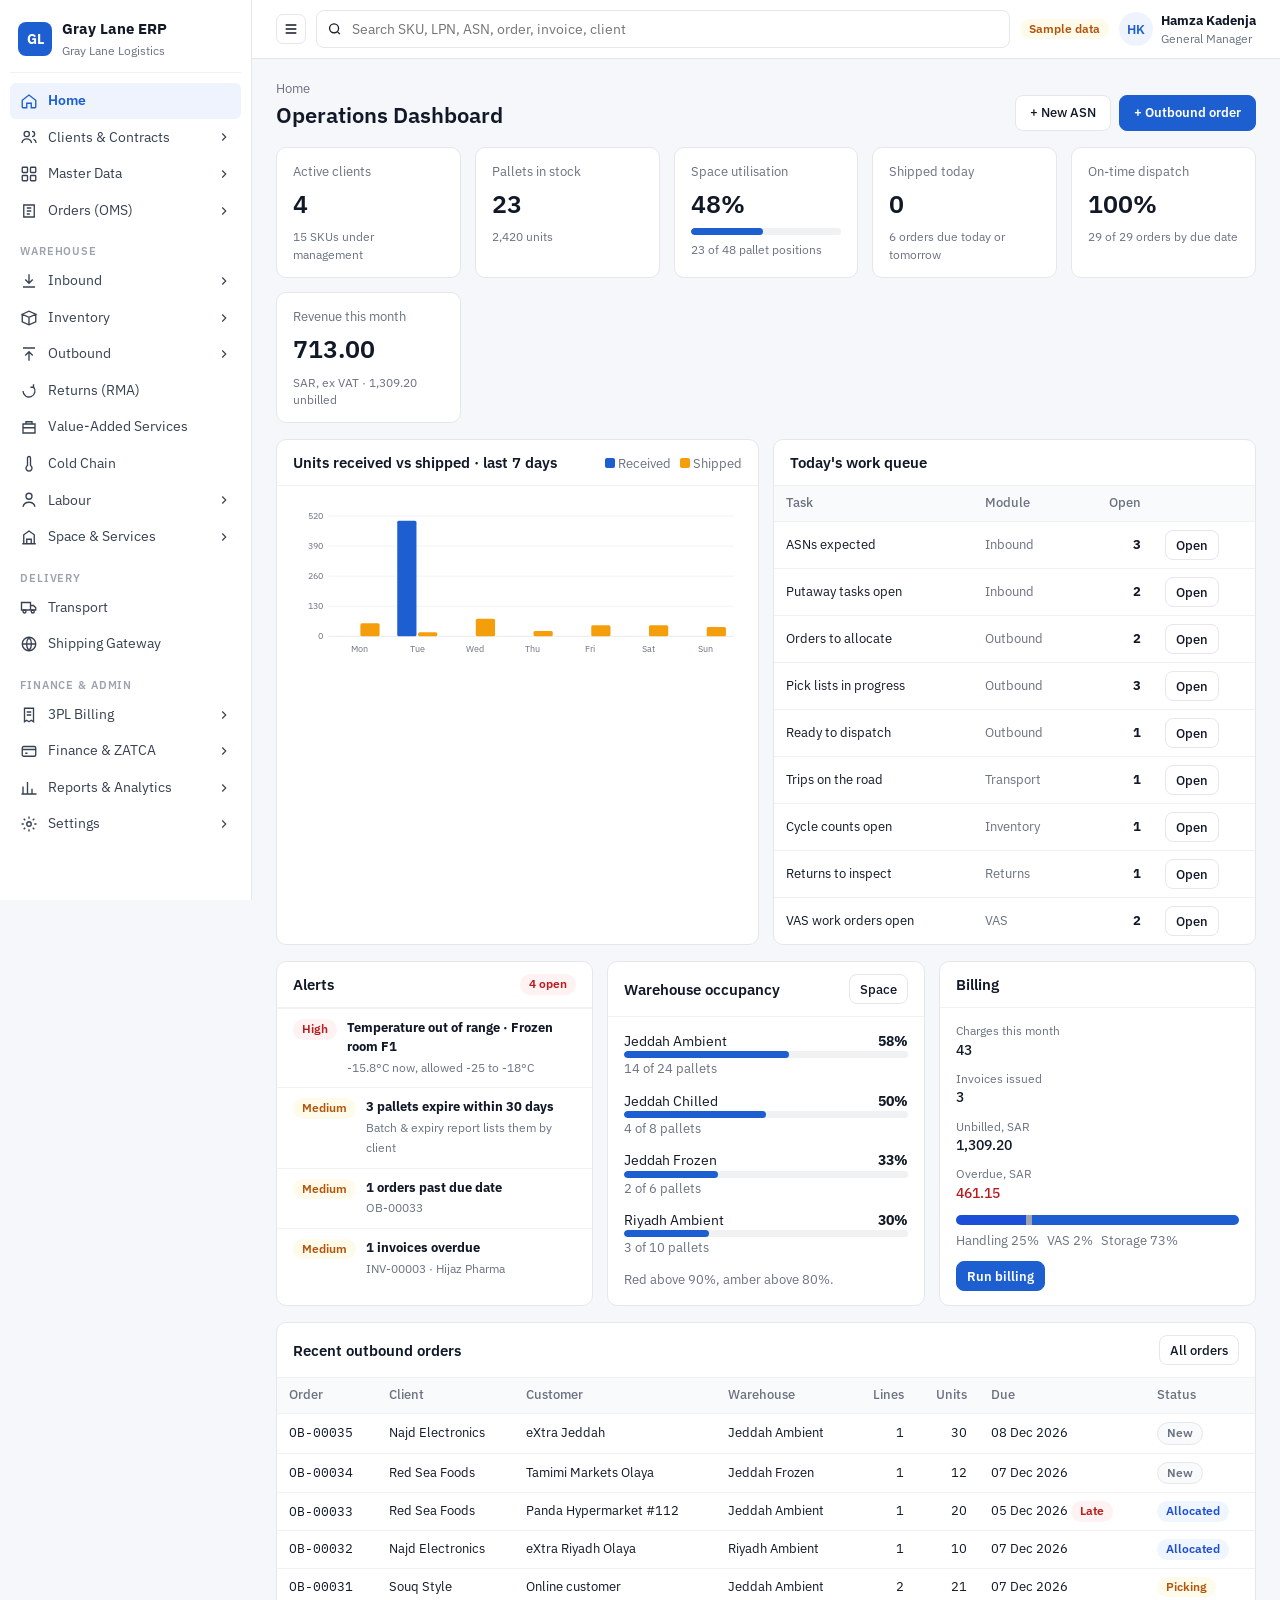
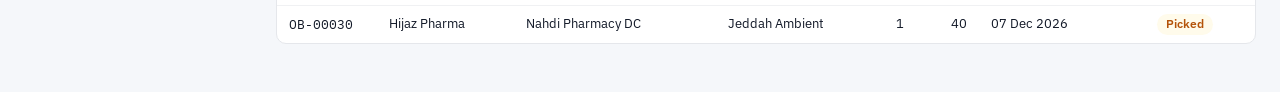
==== index.html @ 5337d11b "Gray Lane 3PL ERP (LaneWMS): project structure, fixes and GitHub Pages deploy - Split the single HTM" ====
<!doctype html>
<html lang="en">
<head>
<meta charset="utf-8">
<meta name="viewport" content="width=device-width, initial-scale=1">
<meta name="description" content="Gray Lane 3PL ERP prototype: inbound, inventory, outbound, billing and ZATCA invoicing for a Saudi warehouse operator.">
<meta name="color-scheme" content="light dark">
<title>Gray Lane 3PL ERP</title>
<link rel="icon" href="data:image/svg+xml,%3Csvg xmlns='http://www.w3.org/2000/svg' viewBox='0 0 32 32'%3E%3Crect width='32' height='32' rx='7' fill='%231D5FD1'/%3E%3Ctext x='16' y='21' font-family='Arial' font-weight='700' font-size='13' fill='white' text-anchor='middle'%3EGL%3C/text%3E%3C/svg%3E">
<link rel="preconnect" href="https://fonts.googleapis.com">
<link rel="preconnect" href="https://fonts.gstatic.com" crossorigin>
<link rel="stylesheet" href="https://fonts.googleapis.com/css2?family=IBM+Plex+Sans:wght@400;500;600;700&family=IBM+Plex+Mono:wght@400;500&display=swap">
<link rel="stylesheet" href="css/styles.css">
</head>
<body>
<div class="app">
  <aside class="side" id="side" aria-label="Modules"></aside>
  <div class="main">
    <header class="top">
      <button class="icon-btn menu-btn" id="menuBtn" aria-label="Open menu"><svg width="16" height="16" viewBox="0 0 24 24" fill="none" stroke="currentColor" stroke-width="2"><path d="M4 6h16M4 12h16M4 18h16"/></svg></button>
      <label class="search" for="q"><svg width="16" height="16" viewBox="0 0 24 24" fill="none" stroke="currentColor" stroke-width="2" aria-hidden="true"><circle cx="11" cy="11" r="7"/><path d="M20 20l-3.5-3.5"/></svg><input id="q" placeholder="Search SKU, LPN, ASN, order, invoice, client" autocomplete="off"></label>
      <span class="pill p-warn" title="All records are sample data saved in this browser">Sample data</span>
      <div class="user"><span class="avatar">HK</span><div><b style="font-size:13px">Hamza Kadenja</b><small>General Manager</small></div></div>
    </header>
    <main class="wrap" id="view"></main>
  </div>
</div>
<div id="modalRoot"></div>
<script src="js/app.js"></script>
</body>
</html>
---- css/styles.css ----
/* Layout: fixed module sidebar + working area (header, module tabs, content). Mirrors the approved dashboard design. */
:root{
  --bg:#F5F7FA; --surface:#FFFFFF; --surface-2:#F9FAFB; --line:#E5E7EB; --line-2:#F0F1F3;
  --fg:#111827; --fg-2:#374151; --muted:#6B7280; --faint:#9CA3AF;
  --accent:#1D5FD1; --accent-ink:#FFFFFF; --accent-soft:#EEF3FD; --accent-2:#F59E0B;
  --good:#047857; --good-soft:#ECFDF5; --warn:#B45309; --warn-soft:#FFFBEB; --bad:#B91C1C; --bad-soft:#FEF2F2; --info:#1D4ED8; --info-soft:#EFF6FF;
  --shadow:0 10px 30px rgba(17,24,39,.12);
  --font:'IBM Plex Sans',system-ui,-apple-system,'Segoe UI',sans-serif; --mono:'IBM Plex Mono',ui-monospace,Menlo,monospace;
}
@media (prefers-color-scheme: dark){:root:not([data-theme="light"]){
  --bg:#0E1420; --surface:#151D2B; --surface-2:#1A2333; --line:#273246; --line-2:#1F293A;
  --fg:#E8ECF3; --fg-2:#C6CEDB; --muted:#93A0B5; --faint:#6B7891;
  --accent:#5B8DEF; --accent-ink:#0B1220; --accent-soft:#1B2A47; --accent-2:#F5B042;
  --good:#4ADE9A; --good-soft:#12302A; --warn:#F5B042; --warn-soft:#33270F; --bad:#F87171; --bad-soft:#3A1A1D; --info:#7DA6F5; --info-soft:#18284A;
  --shadow:0 10px 30px rgba(0,0,0,.5); color-scheme:dark}}
:root[data-theme="dark"]{
  --bg:#0E1420; --surface:#151D2B; --surface-2:#1A2333; --line:#273246; --line-2:#1F293A;
  --fg:#E8ECF3; --fg-2:#C6CEDB; --muted:#93A0B5; --faint:#6B7891;
  --accent:#5B8DEF; --accent-ink:#0B1220; --accent-soft:#1B2A47; --accent-2:#F5B042;
  --good:#4ADE9A; --good-soft:#12302A; --warn:#F5B042; --warn-soft:#33270F; --bad:#F87171; --bad-soft:#3A1A1D; --info:#7DA6F5; --info-soft:#18284A;
  --shadow:0 10px 30px rgba(0,0,0,.5); color-scheme:dark}
*{box-sizing:border-box}
html,body{height:100%}
body{margin:0;-webkit-font-smoothing:antialiased;-webkit-tap-highlight-color:transparent}
body.modal-open{overflow:hidden}
body{background:var(--bg);color:var(--fg);font-family:var(--font);font-size:14px;line-height:1.45}
a{color:var(--accent)}
button,input,select,textarea{font:inherit;color:inherit}
:focus-visible{outline:2px solid var(--accent);outline-offset:2px}
.num,td.num,th.num{text-align:right;font-variant-numeric:tabular-nums}
.mono{font-family:var(--mono);font-size:12.5px}
.app{display:flex;min-height:100%}
/* sidebar */
.side{width:252px;flex:none;background:var(--surface);border-right:1px solid var(--line);display:flex;flex-direction:column;gap:10px;padding:14px 10px 24px;position:sticky;top:0;height:100vh;overflow-y:auto}
.brand{display:flex;align-items:center;gap:10px;padding:4px 8px 12px;border-bottom:1px solid var(--line-2)}
.logo{width:34px;height:34px;border-radius:8px;background:var(--accent);color:var(--accent-ink);display:grid;place-items:center;font-weight:700;font-size:14px}
.brand b{display:block;font-size:15px}.brand span{font-size:11.5px;color:var(--muted)}
.grp{display:flex;flex-direction:column;gap:1px}
.grp h3{margin:6px 0 2px;padding:0 10px;font-size:11px;letter-spacing:.08em;color:var(--faint);font-weight:600}
.nav{display:flex;align-items:center;gap:10px;width:100%;border:0;background:none;text-align:left;padding:8px 10px;border-radius:6px;color:var(--fg-2);font-size:13.5px;cursor:pointer}
.nav:hover{background:var(--surface-2)}
.nav.on{background:var(--accent-soft);color:var(--accent);font-weight:600}
.nav svg{flex:none}
.nav .chev{margin-left:auto;transition:transform .15s}
.nav.open .chev{transform:rotate(90deg)}
.subs{display:flex;flex-direction:column;margin:0 0 4px 19px;padding-left:16px;border-left:1px solid var(--line)}
.sub{border:0;background:none;text-align:left;padding:5px 8px;border-radius:5px;font-size:13px;color:var(--muted);cursor:pointer}
.sub:hover{color:var(--fg)}.sub.on{color:var(--accent);font-weight:600}
/* main */
.main{flex:1;min-width:0;display:flex;flex-direction:column}
.top{display:flex;align-items:center;gap:10px;flex-wrap:wrap;padding:10px 24px;background:var(--surface);border-bottom:1px solid var(--line);position:sticky;top:env(safe-area-inset-top,0px);z-index:5}
.menu-btn{display:none}
.search{flex:1 1 260px;display:flex;align-items:center;gap:8px;border:1px solid var(--line);border-radius:8px;padding:0 10px;height:38px;background:var(--surface)}
.search input{border:0;outline:0;background:none;width:100%;height:100%}
.pill{font-size:11.5px;font-weight:600;border-radius:999px;padding:2px 9px;white-space:nowrap;display:inline-block}
.p-good{background:var(--good-soft);color:var(--good)}.p-warn{background:var(--warn-soft);color:var(--warn)}.p-bad{background:var(--bad-soft);color:var(--bad)}.p-info{background:var(--info-soft);color:var(--info)}.p-mute{background:var(--surface-2);color:var(--muted);border:1px solid var(--line)}
.user{display:flex;align-items:center;gap:8px}.avatar{width:34px;height:34px;border-radius:50%;background:var(--accent-soft);color:var(--accent);display:grid;place-items:center;font-weight:600;font-size:12.5px}
.user small{display:block;color:var(--muted);font-size:11.5px}
.wrap{padding:20px 24px 48px;display:flex;flex-direction:column;gap:16px;max-width:1280px;width:100%}
.head{display:flex;justify-content:space-between;align-items:flex-end;gap:12px;flex-wrap:wrap}
.crumb{font-size:12.5px;color:var(--muted)}
h1{margin:2px 0 0;font-size:22px;font-weight:600;text-wrap:balance}
h2{margin:0;font-size:14.5px;font-weight:600}
.actions{display:flex;gap:8px;flex-wrap:wrap}
.btn{height:36px;padding:0 14px;border-radius:8px;border:1px solid var(--line);background:var(--surface);cursor:pointer;font-size:13px;font-weight:500;display:inline-flex;align-items:center;gap:6px;white-space:nowrap}
.btn:hover{border-color:var(--faint)}
.btn.pri{background:var(--accent);border-color:var(--accent);color:var(--accent-ink);font-weight:600}
.btn.sm{height:30px;padding:0 10px;font-size:12.5px}
.btn.danger{color:var(--bad)}
.btn:disabled{opacity:.45;cursor:not-allowed}
.tabs{display:flex;gap:4px;border-bottom:1px solid var(--line);overflow-x:auto}
.tab{border:0;background:none;padding:9px 12px;font-size:13px;color:var(--muted);border-bottom:2px solid transparent;cursor:pointer;white-space:nowrap}
.tab.on{color:var(--accent);border-bottom-color:var(--accent);font-weight:600}
.card{background:var(--surface);border:1px solid var(--line);border-radius:10px;min-width:0}
.card-h{display:flex;justify-content:space-between;align-items:center;gap:8px;padding:12px 16px;border-bottom:1px solid var(--line-2);flex-wrap:wrap}
.card-b{padding:14px 16px}
.grid{display:grid;gap:14px}
.g-kpi{grid-template-columns:repeat(auto-fit,minmax(170px,1fr))}
.g-2{grid-template-columns:repeat(auto-fit,minmax(340px,1fr))}
.g-3{grid-template-columns:repeat(auto-fit,minmax(280px,1fr))}
.kpi{padding:14px 16px;display:flex;flex-direction:column;gap:6px}
.kpi span{font-size:12.5px;color:var(--muted)}.kpi b{font-size:25px;font-weight:600;font-variant-numeric:tabular-nums}.kpi small{font-size:12px;color:var(--muted)}
.bar{height:7px;background:var(--line-2);border-radius:4px;overflow:hidden}.bar i{display:block;height:100%;background:var(--accent);border-radius:4px}
.tbl-wrap{overflow-x:auto}
table{width:100%;border-collapse:collapse;font-size:13px}
th{text-align:left;font-weight:500;color:var(--muted);background:var(--surface-2);padding:8px 12px;white-space:nowrap}
td{padding:8px 12px;border-top:1px solid var(--line-2);vertical-align:middle}
tr.click{cursor:pointer}tr.click:hover td{background:var(--surface-2)}
.empty{padding:28px 16px;text-align:center;color:var(--muted)}
.row{display:flex;gap:8px;align-items:center;flex-wrap:wrap}
.note{font-size:12.5px;color:var(--muted)}
.alert{display:flex;gap:10px;padding:10px 16px;border-top:1px solid var(--line-2);align-items:flex-start}
.alert:first-child{border-top:0}
.alert b{display:block;font-size:13px}.alert small{color:var(--muted);font-size:12px}
.dl{display:grid;grid-template-columns:repeat(auto-fit,minmax(150px,1fr));gap:10px 16px}
.dl div span{display:block;font-size:12px;color:var(--muted)}.dl div b{font-weight:500}
.filters{display:flex;gap:8px;flex-wrap:wrap;align-items:center}
.filters select,.filters input,.field input,.field select,.field textarea{height:36px;border:1px solid var(--line);border-radius:8px;padding:0 10px;background:var(--surface);min-width:0}
.field textarea{height:auto;padding:8px 10px;width:100%}
/* modal */
.scrim{position:fixed;inset:0;background:rgba(10,15,25,.45);display:flex;align-items:flex-start;justify-content:center;padding:6vh 16px;z-index:20;overflow-y:auto}
.modal{background:var(--surface);border-radius:12px;box-shadow:var(--shadow);width:min(720px,100%);display:flex;flex-direction:column}
.modal header{display:flex;justify-content:space-between;align-items:center;padding:14px 18px;border-bottom:1px solid var(--line-2)}
.modal header h2{font-size:16px}
.modal .mb{padding:16px 18px;display:flex;flex-direction:column;gap:12px}
.modal footer{display:flex;justify-content:flex-end;gap:8px;padding:12px 18px;border-top:1px solid var(--line-2)}
.fgrid{display:grid;grid-template-columns:repeat(auto-fit,minmax(200px,1fr));gap:12px}
.field{display:flex;flex-direction:column;gap:4px;font-size:12.5px;color:var(--fg-2);min-width:0}
.field input,.field select{width:100%}
.lines{display:flex;flex-direction:column;gap:6px}
.line{display:grid;grid-template-columns:2fr 90px 1fr 1fr 34px;gap:6px}
.line.l3{grid-template-columns:2fr 100px 34px}
.line input,.line select{height:34px;border:1px solid var(--line);border-radius:7px;padding:0 8px;background:var(--surface);min-width:0;width:100%}
.err{color:var(--bad);font-size:12.5px}
#toasts{position:fixed;right:18px;bottom:calc(18px + env(safe-area-inset-bottom,0px));z-index:30;display:flex;flex-direction:column;align-items:flex-end;gap:8px;max-width:min(420px,calc(100% - 36px));pointer-events:none}
.toast{background:var(--fg);color:var(--bg);padding:10px 16px;border-radius:8px;box-shadow:var(--shadow);font-size:13px;animation:toastIn .2s ease-out;transition:opacity .25s,transform .25s}
.toast.out{opacity:0;transform:translateY(6px)}
@keyframes toastIn{from{opacity:0;transform:translateY(8px)}}
/* smooth motion */
.scrim{animation:fadeIn .15s ease-out}
.modal{animation:modalIn .18s ease-out}
@keyframes fadeIn{from{opacity:0}}
@keyframes modalIn{from{opacity:0;transform:translateY(10px) scale(.985)}}
#view.enter>*{animation:viewIn .18s ease-out}
@keyframes viewIn{from{opacity:0;transform:translateY(4px)}}
.btn,.nav,.sub,.tab,.icon-btn,tr.click td{transition:background-color .12s,border-color .12s,color .12s}
.btn:active:not(:disabled){transform:translateY(1px)}
tr.click:focus-visible{outline:2px solid var(--accent);outline-offset:-2px}
.sim{font-size:11px;color:var(--warn);font-weight:600}
.chart text{fill:var(--muted);font-size:11px}
.icon-btn{width:30px;height:30px;border:1px solid var(--line);border-radius:7px;background:var(--surface);cursor:pointer;display:grid;place-items:center}
.full{grid-column:1/-1}
.seg{display:inline-flex;border:1px solid var(--line);border-radius:8px;overflow:hidden;align-self:flex-start;background:var(--surface)}
.seg label{position:relative;display:flex;align-items:center;height:36px;padding:0 16px;font-size:13px;cursor:pointer;border-right:1px solid var(--line);color:var(--fg-2)}
.seg label:last-child{border-right:0}
.seg input{position:absolute;opacity:0;width:1px;height:1px}
.seg label:has(input:checked){background:var(--accent-soft);color:var(--accent);font-weight:600}
.seg label:has(input:focus-visible){outline:2px solid var(--accent);outline-offset:-2px}
.seg label:has(input:disabled){cursor:not-allowed;opacity:.7}
.chk{display:inline-flex;align-items:center;gap:8px;min-height:36px;font-size:13px;cursor:pointer;color:var(--fg-2)}
.chk input{width:16px;height:16px;accent-color:var(--accent);margin:0}
.crow{display:flex;align-items:center;gap:8px;flex-wrap:wrap;font-size:13px}
.crow select{width:150px;height:34px;border:1px solid var(--line);border-radius:7px;padding:0 8px;background:var(--surface)}
.crow input{width:110px;height:34px;border:1px solid var(--line);border-radius:7px;padding:0 8px;background:var(--surface)}
.subbox{border:1px dashed var(--line);border-radius:8px;padding:12px;display:flex;flex-direction:column;gap:10px}
.err:empty{display:none}
#itErr{background:var(--bad-soft);border-radius:8px;padding:10px 14px}
.form-foot{display:flex;justify-content:flex-end;gap:8px;flex-wrap:wrap}
@media (max-width:900px){
  .side{position:fixed;left:0;top:0;z-index:15;transform:translateX(-105%);transition:transform .2s;box-shadow:var(--shadow)}
  .side.show{transform:none}
  .menu-btn{display:grid}
  .top{padding:10px 16px}.wrap{padding:16px 16px 40px}
  .user div{display:none}
  .line,.line.l3{grid-template-columns:1fr 1fr}
}
@media (max-width:900px){
  body.menu-open::after{content:"";position:fixed;inset:0;background:rgba(10,15,25,.4);z-index:14;animation:fadeIn .15s ease-out}
}
@media (prefers-reduced-motion:reduce){*{transition:none!important;animation:none!important}}
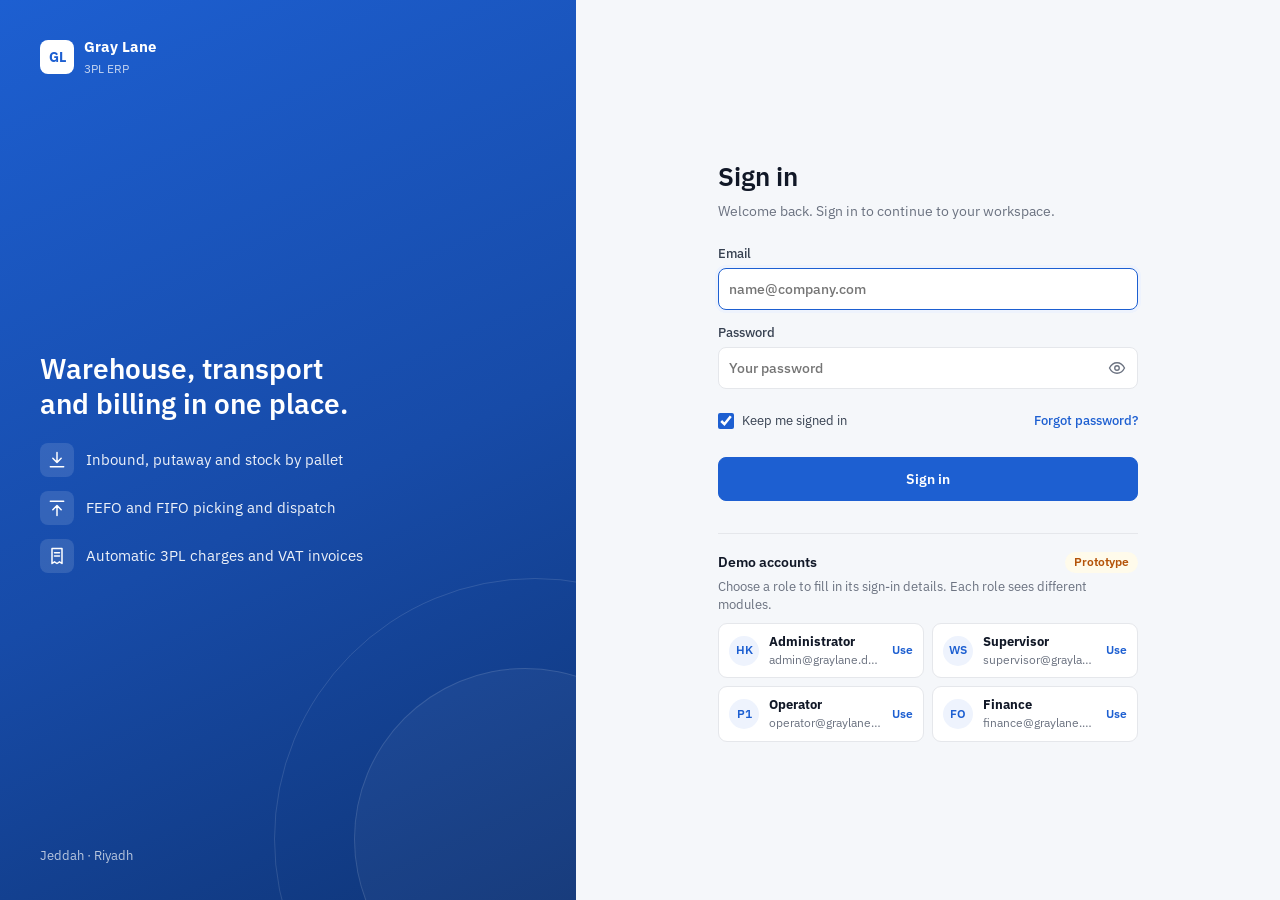
==== commit b4e8d6cc: "Add sign-in page with role-based access - login.html: email and password, show/hide password, keep m" ====
--- a/index.html
+++ b/index.html
@@ -11,6 +11,8 @@
 <link rel="preconnect" href="https://fonts.gstatic.com" crossorigin>
 <link rel="stylesheet" href="https://fonts.googleapis.com/css2?family=IBM+Plex+Sans:wght@400;500;600;700&family=IBM+Plex+Mono:wght@400;500&display=swap">
 <link rel="stylesheet" href="css/styles.css">
+<script src="js/auth.js"></script>
+<script>AUTH.requireSession();</script>
 </head>
 <body>
 <div class="app">
@@ -20,7 +22,8 @@
       <button class="icon-btn menu-btn" id="menuBtn" aria-label="Open menu"><svg width="16" height="16" viewBox="0 0 24 24" fill="none" stroke="currentColor" stroke-width="2"><path d="M4 6h16M4 12h16M4 18h16"/></svg></button>
       <label class="search" for="q"><svg width="16" height="16" viewBox="0 0 24 24" fill="none" stroke="currentColor" stroke-width="2" aria-hidden="true"><circle cx="11" cy="11" r="7"/><path d="M20 20l-3.5-3.5"/></svg><input id="q" placeholder="Search SKU, LPN, ASN, order, invoice, client" autocomplete="off"></label>
       <span class="pill p-warn" title="All records are sample data saved in this browser">Sample data</span>
-      <div class="user"><span class="avatar">HK</span><div><b style="font-size:13px">Hamza Kadenja</b><small>General Manager</small></div></div>
+      <div class="user"><span class="avatar" id="userAvatar"></span><div><b style="font-size:13px" id="userName"></b><small id="userRole"></small></div></div>
+      <button class="icon-btn signout" id="signOut" aria-label="Sign out" title="Sign out"><svg width="16" height="16" viewBox="0 0 24 24" fill="none" stroke="currentColor" stroke-width="2" aria-hidden="true"><path d="M15 4h4a1 1 0 011 1v14a1 1 0 01-1 1h-4M10 17l5-5-5-5M15 12H3"/></svg></button>
     </header>
     <main class="wrap" id="view"></main>
   </div>
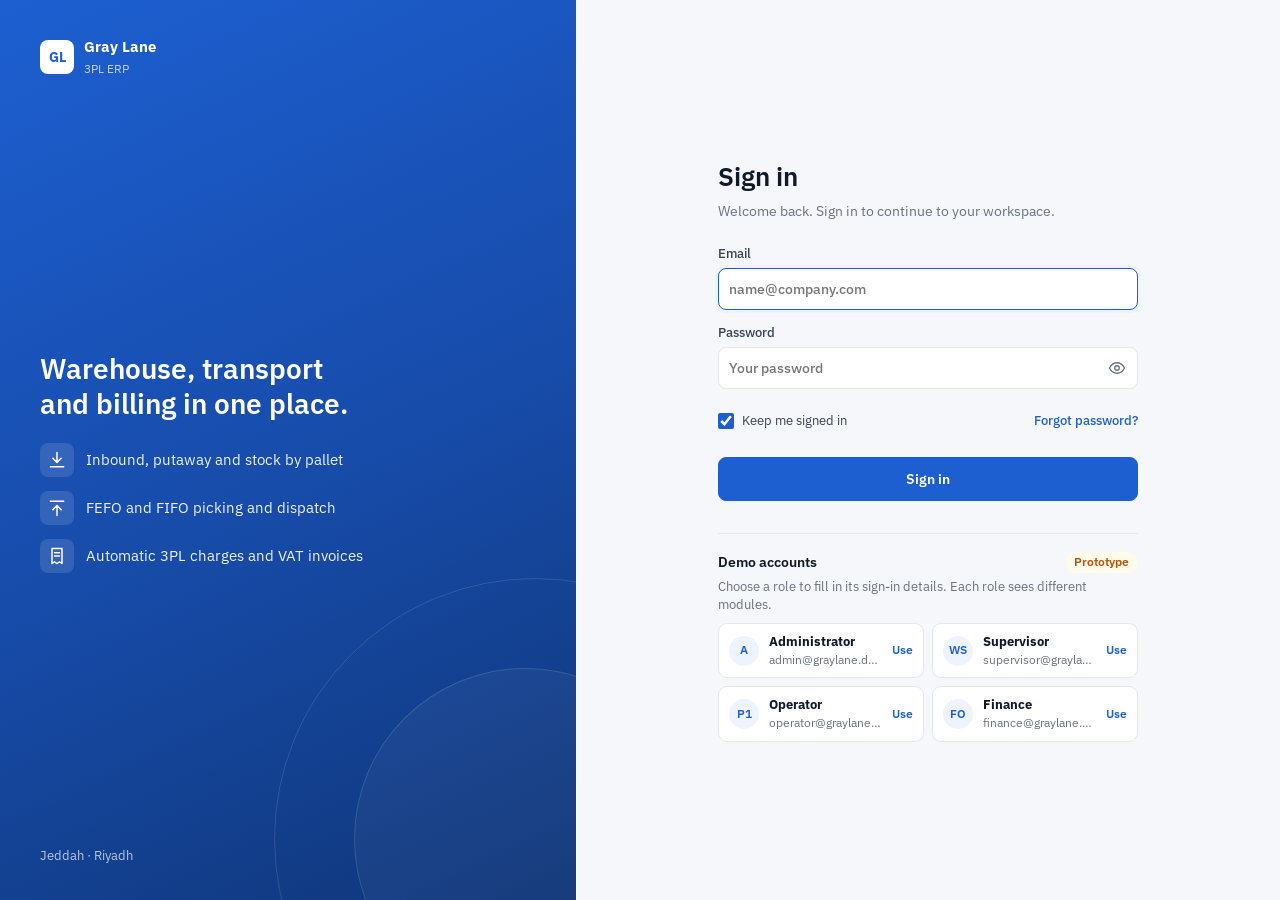
==== commit 3d6f65b7: "Remove the Sample data badge from the header Co-Authored-By: Claude Opus 5.5 <noreply@anthropic.com>" ====
--- a/index.html
+++ b/index.html
@@ -21,7 +21,6 @@
     <header class="top">
       <button class="icon-btn menu-btn" id="menuBtn" aria-label="Open menu"><svg width="16" height="16" viewBox="0 0 24 24" fill="none" stroke="currentColor" stroke-width="2"><path d="M4 6h16M4 12h16M4 18h16"/></svg></button>
       <label class="search" for="q"><svg width="16" height="16" viewBox="0 0 24 24" fill="none" stroke="currentColor" stroke-width="2" aria-hidden="true"><circle cx="11" cy="11" r="7"/><path d="M20 20l-3.5-3.5"/></svg><input id="q" placeholder="Search SKU, LPN, ASN, order, invoice, client" autocomplete="off"></label>
-      <span class="pill p-warn" title="All records are sample data saved in this browser">Sample data</span>
       <div class="user"><span class="avatar" id="userAvatar"></span><div><b style="font-size:13px" id="userName"></b><small id="userRole"></small></div></div>
       <button class="icon-btn signout" id="signOut" aria-label="Sign out" title="Sign out"><svg width="16" height="16" viewBox="0 0 24 24" fill="none" stroke="currentColor" stroke-width="2" aria-hidden="true"><path d="M15 4h4a1 1 0 011 1v14a1 1 0 01-1 1h-4M10 17l5-5-5-5M15 12H3"/></svg></button>
     </header>
--- a/css/styles.css
+++ b/css/styles.css
@@ -158,3 +158,9 @@
   body.menu-open::after{content:"";position:fixed;inset:0;background:rgba(10,15,25,.4);z-index:14;animation:fadeIn .15s ease-out}
 }
 @media (prefers-reduced-motion:reduce){*{transition:none!important;animation:none!important}}
+/* roles & permissions grid */
+.matrix th.mx-c,.matrix td.mx-c{text-align:center;vertical-align:middle;min-width:110px}
+.matrix td:first-child{min-width:220px}
+.matrix input.acc{width:18px;height:18px;margin:0;accent-color:var(--accent);cursor:pointer}
+.matrix input.acc:disabled{cursor:not-allowed;opacity:.6}
+.matrix tbody tr:hover td{background:var(--surface-2)}
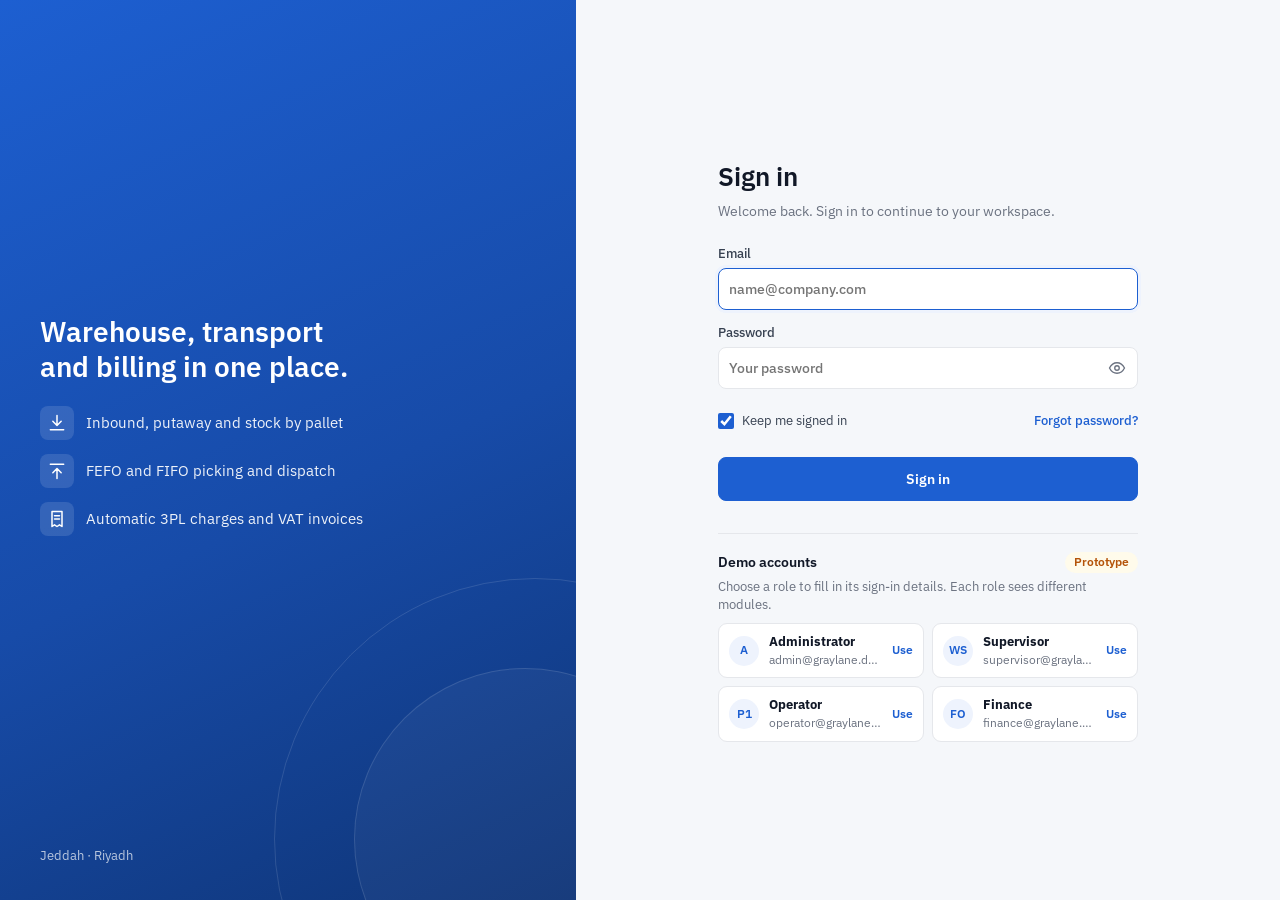
==== commit bb06538d: "Rename the app to Warehouse Management System Browser tab titles, sign-in page, page descriptions, t" ====
--- a/index.html
+++ b/index.html
@@ -3,10 +3,10 @@
 <head>
 <meta charset="utf-8">
 <meta name="viewport" content="width=device-width, initial-scale=1">
-<meta name="description" content="Gray Lane 3PL ERP prototype: inbound, inventory, outbound, billing and ZATCA invoicing for a Saudi warehouse operator.">
+<meta name="description" content="Warehouse Management System: inbound, inventory, outbound, billing and ZATCA invoicing for a 3PL warehouse operator.">
 <meta name="color-scheme" content="light dark">
-<title>Gray Lane 3PL ERP</title>
-<link rel="icon" href="data:image/svg+xml,%3Csvg xmlns='http://www.w3.org/2000/svg' viewBox='0 0 32 32'%3E%3Crect width='32' height='32' rx='7' fill='%231D5FD1'/%3E%3Ctext x='16' y='21' font-family='Arial' font-weight='700' font-size='13' fill='white' text-anchor='middle'%3EGL%3C/text%3E%3C/svg%3E">
+<title>Warehouse Management System</title>
+<link rel="icon" href="data:image/svg+xml,%3Csvg xmlns='http://www.w3.org/2000/svg' viewBox='0 0 32 32'%3E%3Crect width='32' height='32' rx='7' fill='%231D5FD1'/%3E%3Ctext x='16' y='21' font-family='Arial' font-weight='700' font-size='11' fill='white' text-anchor='middle'%3EWMS%3C/text%3E%3C/svg%3E">
 <link rel="preconnect" href="https://fonts.googleapis.com">
 <link rel="preconnect" href="https://fonts.gstatic.com" crossorigin>
 <link rel="stylesheet" href="https://fonts.googleapis.com/css2?family=IBM+Plex+Sans:wght@400;500;600;700&family=IBM+Plex+Mono:wght@400;500&display=swap">
--- a/css/styles.css
+++ b/css/styles.css
@@ -34,7 +34,7 @@
 .side{width:252px;flex:none;background:var(--surface);border-right:1px solid var(--line);display:flex;flex-direction:column;gap:10px;padding:14px 10px 24px;position:sticky;top:0;height:100vh;overflow-y:auto}
 .brand{display:flex;align-items:center;gap:10px;padding:4px 8px 12px;border-bottom:1px solid var(--line-2)}
 .logo{width:34px;height:34px;border-radius:8px;background:var(--accent);color:var(--accent-ink);display:grid;place-items:center;font-weight:700;font-size:14px}
-.brand b{display:block;font-size:15px}.brand span{font-size:11.5px;color:var(--muted)}
+.brand b{display:block;font-size:15px;line-height:1.3;padding:6px 0}
 .grp{display:flex;flex-direction:column;gap:1px}
 .grp h3{margin:6px 0 2px;padding:0 10px;font-size:11px;letter-spacing:.08em;color:var(--faint);font-weight:600}
 .nav{display:flex;align-items:center;gap:10px;width:100%;border:0;background:none;text-align:left;padding:8px 10px;border-radius:6px;color:var(--fg-2);font-size:13.5px;cursor:pointer}
@@ -164,3 +164,11 @@
 .matrix input.acc{width:18px;height:18px;margin:0;accent-color:var(--accent);cursor:pointer}
 .matrix input.acc:disabled{cursor:not-allowed;opacity:.6}
 .matrix tbody tr:hover td{background:var(--surface-2)}
+/* getting-started checklist */
+.setup{display:grid;grid-template-columns:repeat(auto-fit,minmax(220px,1fr));gap:10px}
+.setup-step{display:flex;align-items:center;gap:10px;padding:10px 12px;border:1px solid var(--line);border-radius:9px}
+.setup-step>div{flex:1;min-width:0}
+.setup-step b{display:block;font-size:13px}.setup-step small{display:block;font-size:12px;color:var(--muted)}
+.setup-n{width:26px;height:26px;flex:none;border-radius:50%;display:grid;place-items:center;font-size:12.5px;font-weight:600;background:var(--accent-soft);color:var(--accent)}
+.setup-step.ok .setup-n{background:var(--good-soft);color:var(--good)}
+.setup-step.ok b{color:var(--muted)}
